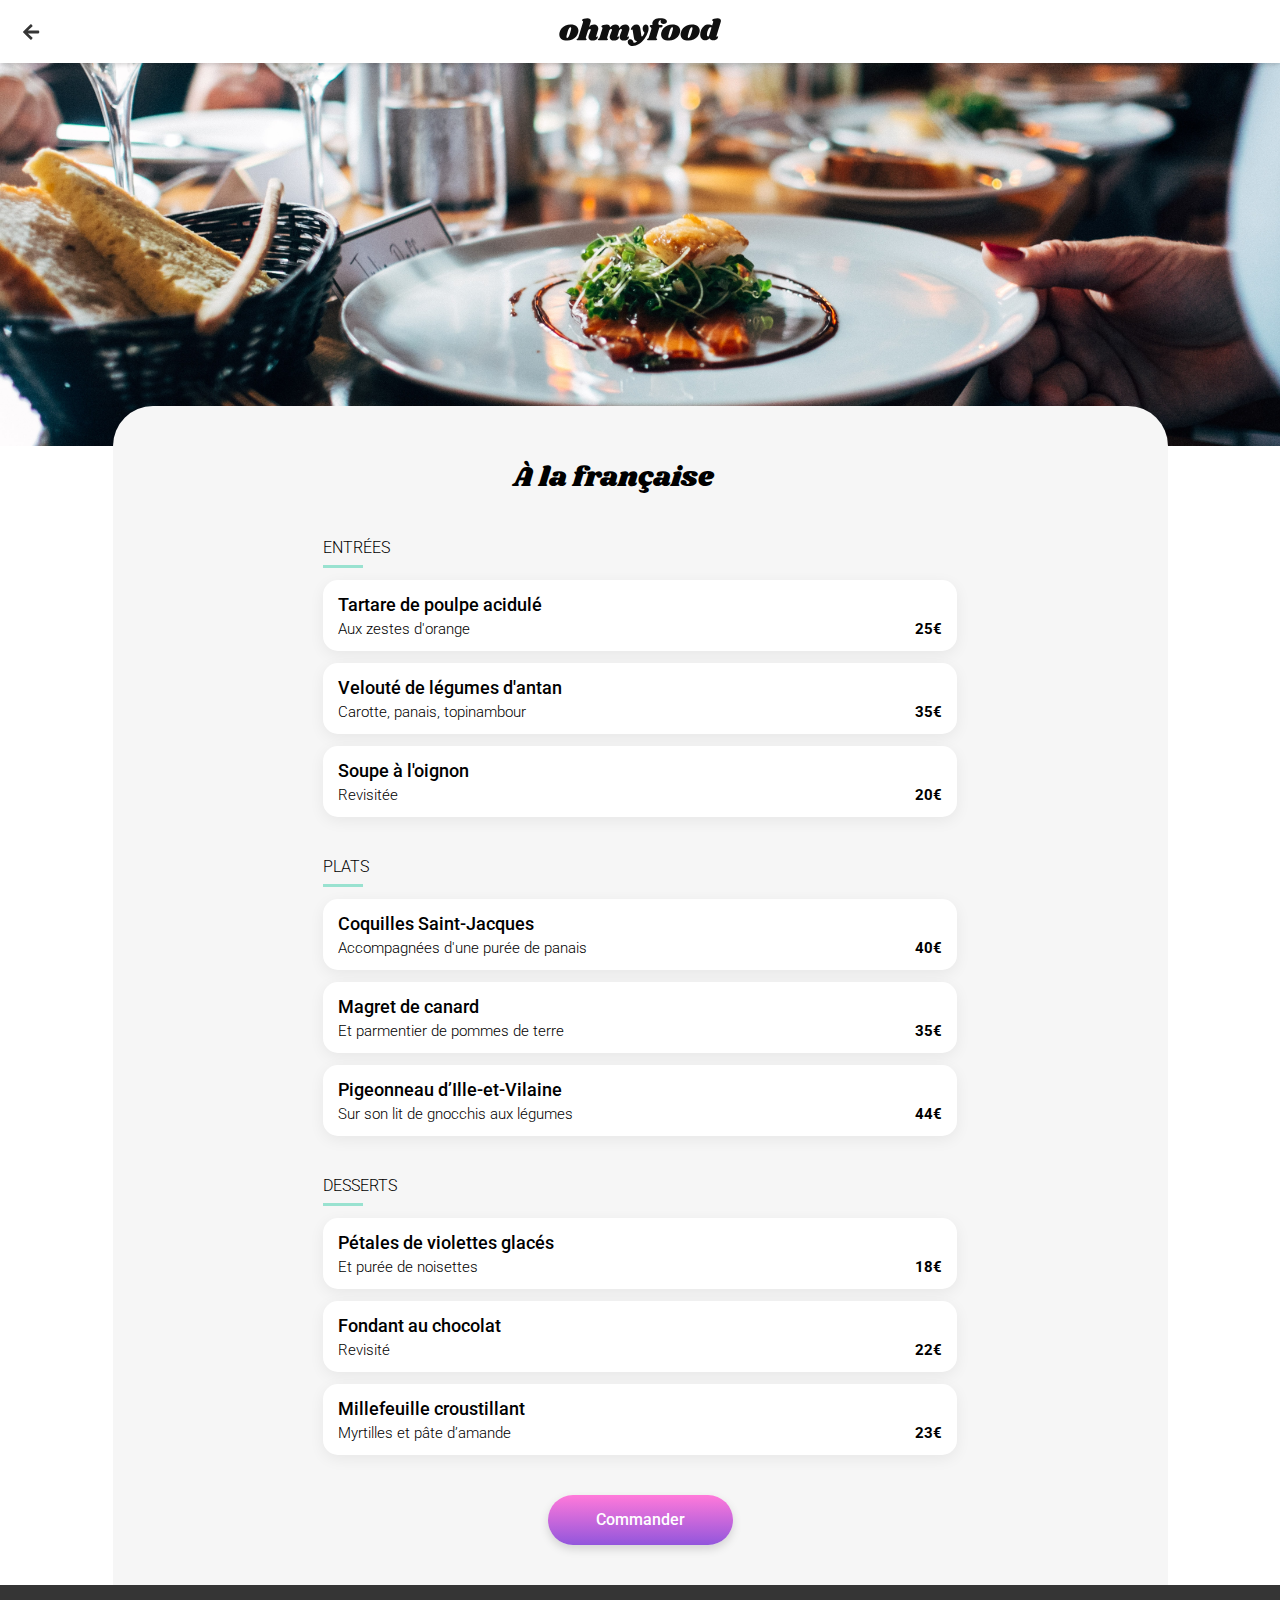
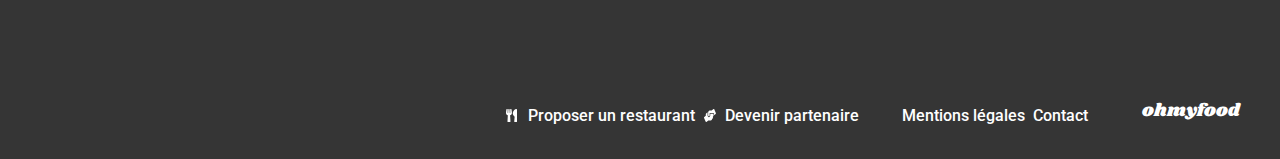
==== restaurants/menu-a-la-francaise.html @ 55ab9c28 "add responsive & css modifications" ====
<!DOCTYPE html>
<html lang="fr">
<head>
    <meta charset="UTF-8">
    <meta name="viewport" content="width=device-width, initial-scale=1.0">
    <title>Menu - À la française</title>
    <link rel="stylesheet" href="../assets/style.css">
    <link rel="stylesheet" href="https://cdnjs.cloudflare.com/ajax/libs/font-awesome/6.5.2/css/all.min.css" integrity="sha512-SnH5WK+bZxgPHs44uWIX+LLJAJ9/2PkPKZ5QiAj6Ta86w+fsb2TkcmfRyVX3pBnMFcV7oQPJkl9QevSCWr3W6A==" crossorigin="anonymous" referrerpolicy="no-referrer" />
</head>
<body>
    <header class="header">
        <a href="../index.html">
            <img class="header__left-arrow" src="../assets/images/icon/left-arrow.svg" alt="flèche de retour indique vers la gauche">
        </a>
        <img class="header__logo" src="../assets/images/logo/ohmyfood@2x.svg" alt="logo du site Oh my food">
    </header>

    <!--Restaurant page main content-->
    <main class="main-container">

        <!--Image présentation du restaurant-->
        <section class="restaurant-hero-banner">
            <img src="../assets/images/restaurants/jay-wennington.jpg" alt="photographie d'une assiette d'un menu du restaurant La palette du goût">
        </section>

        <div class="restaurant-menu-page-and-order-wrapper">
            <section class="restaurant-menu-page">
                <div class="restaurant-menu-page__title-wrapper">
                    <!--Titre du restaurant-->
                    <h1 class="restaurant-menu-page__title">À la française</h1>
                    <div class="restaurant-menu-page__heart-icon">
                        <i class="fa-regular fa-heart" style="color: #000000;"></i>                    
                    </div>
                </div>
                <!--Menu du restaurant-->
                <div class="plate-type">
                    <!--starter selection-->
                    <h2 class="plate-type__name">ENTRÉES</h2>
                    <ul class="plate-list">
                        <li class="plate-card">
                            <a href="#">
                                <div class="plate-card-menu">
                                    <h3 class="plate-card-menu__title">Tartare de poulpe acidulé</h3>
                                    <h4 class="plate-card-menu__details">Aux zestes d'orange</h4>
                                </div>
                                <div class="plate-card-price">
                                    <p>25€</p>
                                </div>
                            </a>
                        </li>
                        <li class="plate-card">
                            <a href="#">
                                <div class="plate-card-menu">
                                    <h3 class="plate-card-menu__title">Velouté de légumes d'antan</h3>
                                    <h4 class="plate-card-menu__details">Carotte, panais, topinambour</h4>
                                </div>
                                <div class="plate-card-price">
                                    <p>35€</p>
                                </div>
                            </a>
                        </li>
                        <li class="plate-card">
                            <a href="#">
                                <div class="plate-card-menu">
                                    <h3 class="plate-card-menu__title">Soupe à l'oignon</h3>
                                    <h4 class="plate-card-menu__details">Revisitée</h4>
                                </div>
                                <div class="plate-card-price">
                                    <p>20€</p>
                                </div>
                            </a>
                        </li>
                    </ul>
                    <!--Main meal selection-->
                    <h2 class="plate-type__name">PLATS</h2>
                    <ul class="plate-list">
                        <li class="plate-card">
                            <a href="#">
                                <div class="plate-card-menu">
                                    <h3 class="plate-card-menu__title">Coquilles Saint-Jacques</h3>
                                    <h4 class="plate-card-menu__details">Accompagnées d'une purée de panais</h4>
                                </div>
                                <div class="plate-card-price">
                                    <p>40€</p>
                                </div>
                            </a>
                        </li>
                        <li class="plate-card">
                            <a href="#">
                                <div class="plate-card-menu">
                                    <h3 class="plate-card-menu__title">Magret de canard</h3>
                                    <h4 class="plate-card-menu__details">Et parmentier de pommes de terre</h4>
                                </div>
                                <div class="plate-card-price">
                                    <p>35€</p>
                                </div>
                            </a>
                        </li>
                        <li class="plate-card">
                            <a href="#">
                                <div class="plate-card-menu">
                                    <h3 class="plate-card-menu__title">Pigeonneau d’Ille-et-Vilaine</h3>
                                    <h4 class="plate-card-menu__details">Sur son lit de gnocchis aux légumes</h4>
                                </div>
                                <div class="plate-card-price">
                                    <p>44€</p>
                                </div>
                            </a>
                        </li>
                    </ul>
                    <!--Dessert selection-->
                    <h2 class="plate-type__name">DESSERTS</h2>
                    <ul class="plate-list">
                        <li class="plate-card">
                            <a href="#">
                                <div class="plate-card-menu">
                                    <h3 class="plate-card-menu__title">Pétales de violettes glacés</h3>
                                    <h4 class="plate-card-menu__details">Et purée de noisettes</h4>
                                </div>
                                <div class="plate-card-price">
                                    <p>18€</p>
                                </div>
                            </a>
                        </li>
                        <li class="plate-card">
                            <a href="#">
                                <div class="plate-card-menu">
                                    <h3 class="plate-card-menu__title">Fondant au chocolat</h3>
                                    <h4 class="plate-card-menu__details">Revisité</h4>
                                </div>
                                <div class="plate-card-price">
                                    <p>22€</p>
                                </div>
                            </a>
                        </li>
                        <li class="plate-card">
                            <a href="#">
                                <div class="plate-card-menu">
                                    <h3 class="plate-card-menu__title">Millefeuille croustillant</h3>
                                    <h4 class="plate-card-menu__details">Myrtilles et pâte d’amande</h4>
                                </div>
                                <div class="plate-card-price">
                                    <p>23€</p>
                                </div>
                            </a>
                        </li>
                    </ul> 
                </div>
            </section>
            <section>
                <div class="restaurant-order">
                    <a href="#" class="restaurant-order__button">Commander</a>
                </div>
            </section>
        </div>
    </main>

    <footer class="footer">
        <h4 class="footer__title">ohmyfood</h4>
        <ul>
            <li class="footer__list-1">
                <img src="../assets/images/icon/fork-icon.svg" alt="icon qui représente une fourchette">
                <p>Proposer un restaurant</p>
            </li>
            <li class="footer__list-2">
                <img src="../assets/images/icon/handshake-icon.svg" alt="icon poignée de mains">
                <p>Devenir partenaire</p>
            </li>
            <li>Mentions légales</li>
            <li>Contact</li>
        </ul>
    </footer>
</body>
</html>
---- assets/style.css ----
@import url("https://fonts.googleapis.com/css2?family=Roboto:wght@300;400;500;700&family=Shrikhand&display=swap");
* {
  margin: 0;
  padding: 0;
}

ul, li {
  list-style: none;
}

a {
  text-decoration: none;
}

:root {
  /* colors */
  --purple: #9356DC;
  --pink: #FF79DA;
  --dark-blue: #003A68;
  --light-blue: #89C8FA;
  --dark-green: #008766;
  --light-green: #99E2D0;
  --dark-grey: #EAEAEA;
  --light-grey: #F6F6F6;
  --white: #FFFFFF;
  --dark: #353535;
  --black: #000000;
}

:root {
  /* font-family */
  --body-font: "Roboto";
  --section-title-font: "Roboto";
  --button-font: "Roboto";
  --header-font: "Shrikhand";
  --menu-title-font: "Shrikhand";
  --footer-title-font: "Shrikhand";
  /* font-weight */
  --body-font-weight: 300;
  --title-font-weight: 700;
  --plate-title-font-weight: 500;
  --button-font-weight: 500;
  --header-font-weight: 400;
  --menu-title-font-weight: 400;
  --footer-title-font-weight: 400;
  --footer-font-weight: 500;
  /* font-size */
  --header-title-font-size: 30px;
  --menu-title-font-size: 28px;
  --section-title-font-size: 24px;
  --body-highlight-font-size: 18px;
  --details-font-size: 17px;
  --body-font-size: 16px;
  --details-font-size: 15px;
}

body {
  background-color: var(--white);
}

/* header */
.header {
  display: flex;
  align-items: center;
  justify-content: center;
  width: 100%;
  height: 63px;
  box-shadow: 0 2px 4px rgba(0, 0, 0, 0.1490196078);
  position: relative;
  z-index: 2;
}
.header__left-arrow {
  position: absolute;
  padding: 7px;
  left: 16px;
  top: 17px;
  width: 17.2px;
  height: 16px;
  color: black;
}
.header__left-arrow--hidden {
  display: none;
}
.header__logo {
  width: 162px;
  height: 44px;
}

/* header old version 

.header {
    display: flex;
    justify-content: center;
    align-items: center;
    height: 3.94rem;
    box-shadow: 0 2px 4px #00000026;
    position: relative;
    z-index: 2;
    &__logo {
        width: 10.125rem;
        height: 2.75rem;
    }
}

*/
/* location */
.location {
  height: 3.125rem;
  display: flex;
  justify-content: center;
  align-items: center;
  gap: 1.06rem;
  background-color: var(--dark-grey);
  box-shadow: 0 4px 4px rgba(0, 0, 0, 0.1450980392);
  position: relative;
  z-index: 1;
}
.location__logo {
  width: 0.75rem;
  height: 1rem;
}
.location__text {
  font-family: var(--body-font);
  font-weight: var(--button-font-weight);
  font-size: var(--body-font-size);
}

/* discover menu */
.discover {
  background-color: var(--light-grey);
  padding: 39px 0 57px 0;
  position: relative;
  z-index: 0;
}
.discover__title {
  height: 4.25rem;
  font-family: var(--section-title-font);
  font-weight: var(--title-font-weight);
  font-size: var(--section-title-font-size);
  text-align: center;
  padding: 0 3.13rem;
}
.discover__text {
  height: 2.88rem;
  text-align: center;
  font-family: var(--body-font);
  font-weight: var(--body-font-weight);
  font-size: var(--body-highlight-font-size);
  padding: 0 1.88rem 1.88rem 1.88rem;
}
.discover a {
  text-decoration: none;
  text-align: center;
}
.discover div {
  display: flex;
  align-items: center;
  justify-content: center;
}
.discover__button {
  line-height: 1.5rem;
  padding: 0.81rem 1.4rem;
  background: linear-gradient(0deg, var(--purple) 1%, var(--pink) 99%);
  color: var(--white);
  font-family: var(--button-font);
  font-weight: var(--button-font-weight);
  font-size: var(--body-font-size);
  text-decoration: none;
  text-align: center;
  border-radius: 1.56rem;
  box-shadow: 0 4px 10px rgba(0, 0, 0, 0.1450980392);
  border: none;
}

/* Order process */
.process {
  background-color: var(--white);
  padding: 50px 20px 40px 20px;
}

.process__title {
  font-family: var(--section-title-font);
  font-weight: var(--title-font-weight);
  font-size: var(--section-title-font-size);
}

.process__list {
  display: flex;
  flex-direction: column;
  padding: 25px 0;
  list-style-type: none;
  gap: 25px;
}
.process__list li {
  display: flex;
  flex-direction: row;
  align-items: center;
  gap: 25px;
  background-color: var(--light-grey);
  box-shadow: 0 4px 15px rgba(0, 0, 0, 0.0823529412);
  border-radius: 20px;
  padding: 28px 0;
  margin-left: 12px;
  font-family: var(--body-font);
  font-weight: var(--button-font-weight);
  font-size: var(--body-font-size);
}
.process__list li span {
  display: flex;
  align-items: center;
  justify-content: center;
  border-radius: 50%;
  margin-left: -12px;
  color: var(--white);
  background-color: var(--purple);
  width: 24px;
  height: 24px;
  font-size: 14px;
}

/* restaurants list */
.restaurants {
  padding: 55px 18px 65px;
  background-color: var(--light-grey);
}
.restaurants__cards {
  display: flex;
  flex-direction: column;
  padding-top: 26px;
  gap: 18px;
}
.restaurants__title {
  font-family: var(--section-title-font);
  font-weight: var(--title-font-weight);
  font-size: var(--section-title-font-size);
}

a {
  text-decoration: none;
}

.card {
  height: 250px;
  border-radius: 15px;
  background-color: var(--white);
  position: relative;
}
.card__new {
  z-index: 1;
  position: absolute;
  right: 15px;
  top: 18px;
  display: flex;
  align-items: center;
  justify-content: center;
  color: #008766;
  font-size: 14px;
  font-weight: var(--button-font-weight);
  font-family: var(--body-font);
  text-decoration: none;
  background-color: #99E2D0;
  width: 80px;
  height: 29px;
  border-radius: 2px;
  box-shadow: 0 2px 4px rgba(0, 0, 0, 0.0823529412);
}

.card img {
  position: relative;
  object-fit: cover;
  height: 175px;
  width: 100%;
  border-radius: 15px 15px 0 0;
}

.card-content {
  display: flex;
  flex-direction: row;
  justify-content: space-between;
  align-items: center;
  height: 67px;
  padding: 0 25px 0 15px;
}
.card-content__text {
  display: flex;
  flex-direction: column;
  gap: 5px;
}
.card-content__text--title {
  font-family: var(--body-font);
  font-weight: var(--title-font-weight);
  font-size: var(--body-highlight-font-size);
  color: black;
}
.card-content__text--subtitle {
  font-family: var(--body-font);
  font-weight: var(--body-font-weight);
  font-size: var(--details-font-size);
  color: black;
}
.card-content__heart {
  width: 22px;
  height: 21px;
  color: black;
}

/* footer */
.footer {
  background-color: var(--dark);
  padding: 22px 0 19px 25px;
  color: var(--white);
}
.footer__title {
  font-family: var(--footer-title-font);
  font-weight: var(--footer-title-font-weight);
  font-size: var(--body-highlight-font-size);
  color: var(--white);
  padding: 0 0 16px 0;
}
.footer__list-1 {
  display: flex;
  gap: 11px;
  align-items: center;
}
.footer__list-1 img {
  width: 11px;
  height: 13px;
}
.footer__list-2 {
  display: flex;
  gap: 9px;
  align-items: center;
}
.footer__list-2 img {
  width: 12px;
  height: 13px;
}

.footer ul li {
  list-style-type: none;
  font-family: var(--body-font);
  font-weight: var(--footer-font-weight);
  font-size: var(--body-font-size);
  line-height: 19px;
  padding: 4px;
}

/* Restaurant page */
.main-container {
  background-color: var(--white);
}

.restaurant-hero-banner {
  position: relative;
  z-index: 0;
}
.restaurant-hero-banner img {
  object-fit: cover;
  width: 100%;
  vertical-align: top;
  max-height: 383px;
}

.restaurant-menu-page {
  background-color: var(--light-grey);
  border-radius: 40px 40px 0 0;
  padding-top: 32px;
  position: relative;
  z-index: 1;
  margin-top: -40px;
}
.restaurant-menu-page__title-wrapper {
  display: flex;
  align-items: center;
  justify-content: center;
  margin: 0 auto;
  gap: 30px;
}
.restaurant-menu-page__title {
  font-family: var(--menu-title-font);
  font-weight: var(--menu-title-font-weight);
  font-size: var(--menu-title-font-size);
}
.restaurant-menu-page__heart-icon {
  padding-right: 24px;
}

.plate-type {
  padding: 0 13px;
  max-width: 634px;
  margin: auto;
}
.plate-type__name {
  font-family: var(--section-title-font);
  font-weight: var(--body-font-weight);
  font-size: var(--body-font-size);
  height: 27px;
  margin-bottom: 12px;
  padding-top: 40px;
  border-bottom: 3px solid var(--light-green);
  width: 40px;
}

.plate-card {
  background-color: var(--white);
  padding: 13.5px 15px;
  border-radius: 15px;
  box-shadow: 0 4.01px 15.04px 0 rgba(0, 0, 0, 0.062745098);
  margin-top: 12px;
}
.plate-card a {
  display: flex;
  flex-direction: row;
  justify-content: space-between;
  color: var(--black);
}

.plate-card-menu__title {
  font-family: var(--body-font);
  font-weight: var(--plate-title-font-weight);
  font-size: var(--body-highlight-font-size);
  line-height: 21px;
  margin-bottom: 5px;
}
.plate-card-menu__details {
  font-family: var(--body-font);
  font-weight: var(--body-font-weight);
  font-size: var(--details-font-size);
  line-height: 18px;
}

.plate-card-price {
  font-family: var(--body-font);
  font-weight: var(--title-font-weight);
  font-size: var(--details-font-size);
  display: flex;
  align-items: end;
}

.restaurant-order {
  display: flex;
  align-items: center;
  justify-content: center;
  padding: 40px;
  background-color: var(--light-grey);
}
.restaurant-order__button {
  line-height: 1.5rem;
  padding: 0.81rem 1.4rem;
  background: linear-gradient(0deg, var(--purple) 1%, var(--pink) 99%);
  color: var(--white);
  font-family: var(--button-font);
  font-weight: var(--button-font-weight);
  font-size: var(--body-font-size);
  text-decoration: none;
  text-align: center;
  border-radius: 1.56rem;
  box-shadow: 0 4px 10px rgba(0, 0, 0, 0.1450980392);
  border: none;
  padding: 0.81rem 3rem;
}

/* Responsive Design */
@media screen and (min-width: 1024px) {
  main {
    width: 100%;
  }
  .discover {
    padding: 30px 0;
  }
  .process {
    width: 1080px;
    margin: 0 auto;
    max-width: 95%;
  }
  .process__list {
    display: flex;
    flex-direction: row;
    gap: 36px;
    margin-left: 12px;
  }
  .process li {
    width: 335px;
    margin: auto;
  }
  .restaurants-wrapper {
    width: 1080px;
    margin: 0 auto;
    max-width: 95%;
  }
  .restaurants {
    padding-right: 0;
    padding-left: 0;
  }
  .restaurants__cards {
    flex-direction: row;
    flex-wrap: wrap;
    justify-content: space-between;
    gap: 50px;
  }
  .card {
    width: 460px;
  }
}
@media screen and (min-width: 1024px) and (min-width: 1080px) {
  .card {
    width: 480px;
  }
}
@media screen and (min-width: 1024px) {
  .footer {
    display: flex;
    flex-direction: row-reverse;
    width: auto;
    height: 114px;
    padding: 30px 40px;
  }
  .footer__title {
    display: flex;
    align-items: end;
    padding-bottom: 5px;
  }
  .footer ul {
    display: flex;
    flex-direction: row;
    align-items: end;
    width: 640px;
  }
  .footer__list-1 {
    width: 190px;
  }
  .footer__list-2 {
    width: 190px;
  }
}
/* Responsive Design Restaurant page */
@media screen and (max-width: 374px) {
  .restaurant-menu-page__title-wrapper {
    justify-content: space-between;
  }
  .restaurant-menu-page__title {
    font-size: var(--section-title-font-size);
    padding-left: 20px;
  }
}
@media screen and (min-width: 1024px) {
  .restaurant-menu-page-and-order-wrapper {
    max-width: 1055px;
    margin: auto;
  }
  .restaurant-menu-page {
    padding-top: 51px;
  }
}

/*# sourceMappingURL=style.css.map */
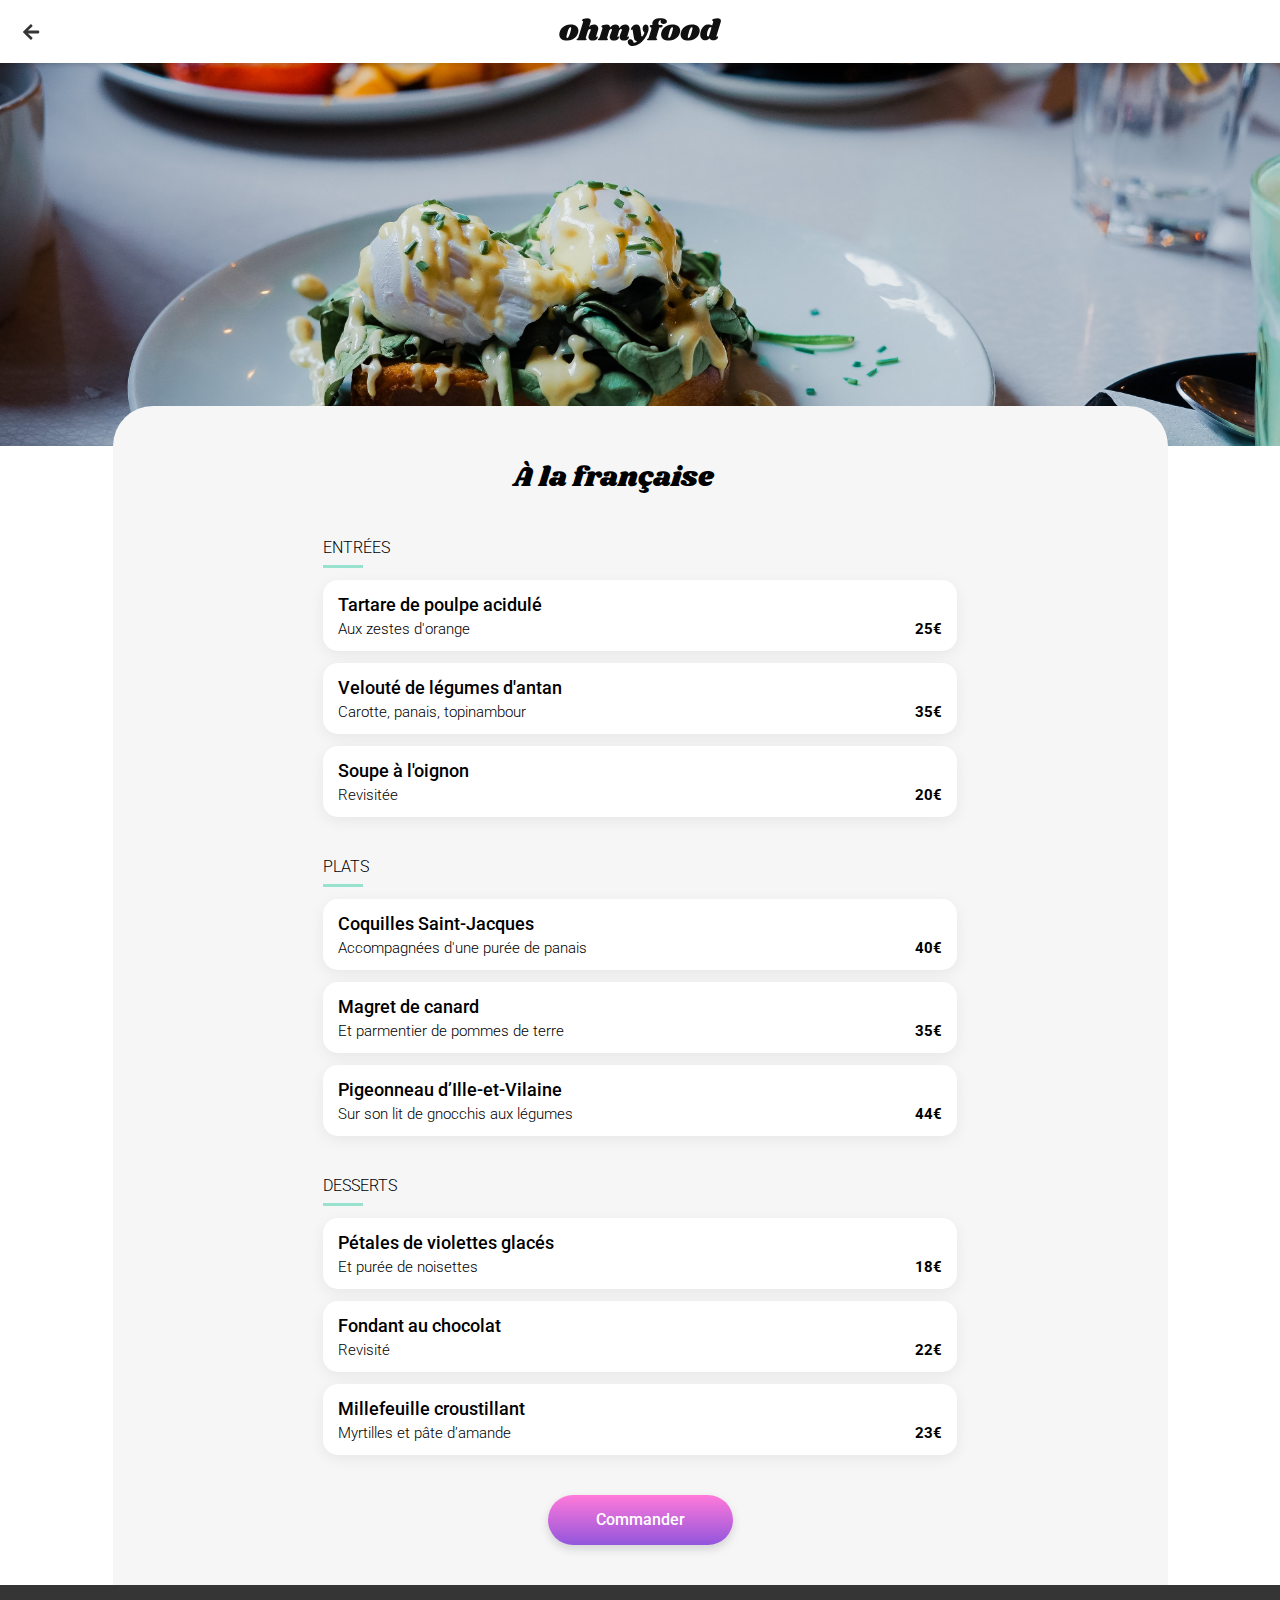
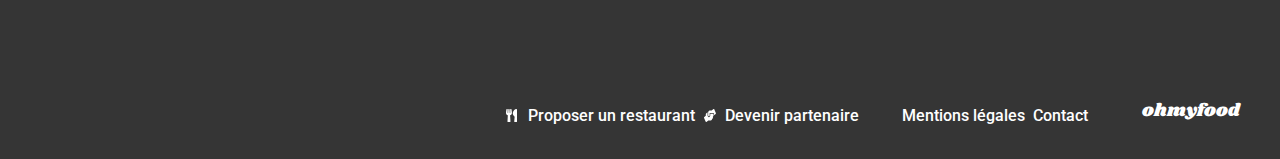
==== commit 3f1d9388: "image modification on restaurant page" ====
--- a/restaurants/menu-a-la-francaise.html
+++ b/restaurants/menu-a-la-francaise.html
@@ -20,7 +20,7 @@
 
         <!--Image présentation du restaurant-->
         <section class="restaurant-hero-banner">
-            <img src="../assets/images/restaurants/jay-wennington.jpg" alt="photographie d'une assiette d'un menu du restaurant La palette du goût">
+            <img src="../assets/images/restaurants/toa-heftiba.jpg" alt="photographie d'une assiette d'un menu du restaurant La palette du goût">
         </section>
 
         <div class="restaurant-menu-page-and-order-wrapper">
--- a/assets/style.css
+++ b/assets/style.css
@@ -358,7 +358,7 @@
   object-fit: cover;
   width: 100%;
   vertical-align: top;
-  max-height: 383px;
+  max-height: 275px;
 }
 
 .restaurant-menu-page {
@@ -544,6 +544,9 @@
   }
 }
 @media screen and (min-width: 1024px) {
+  .restaurant-hero-banner img {
+    max-height: 383px;
+  }
   .restaurant-menu-page-and-order-wrapper {
     max-width: 1055px;
     margin: auto;
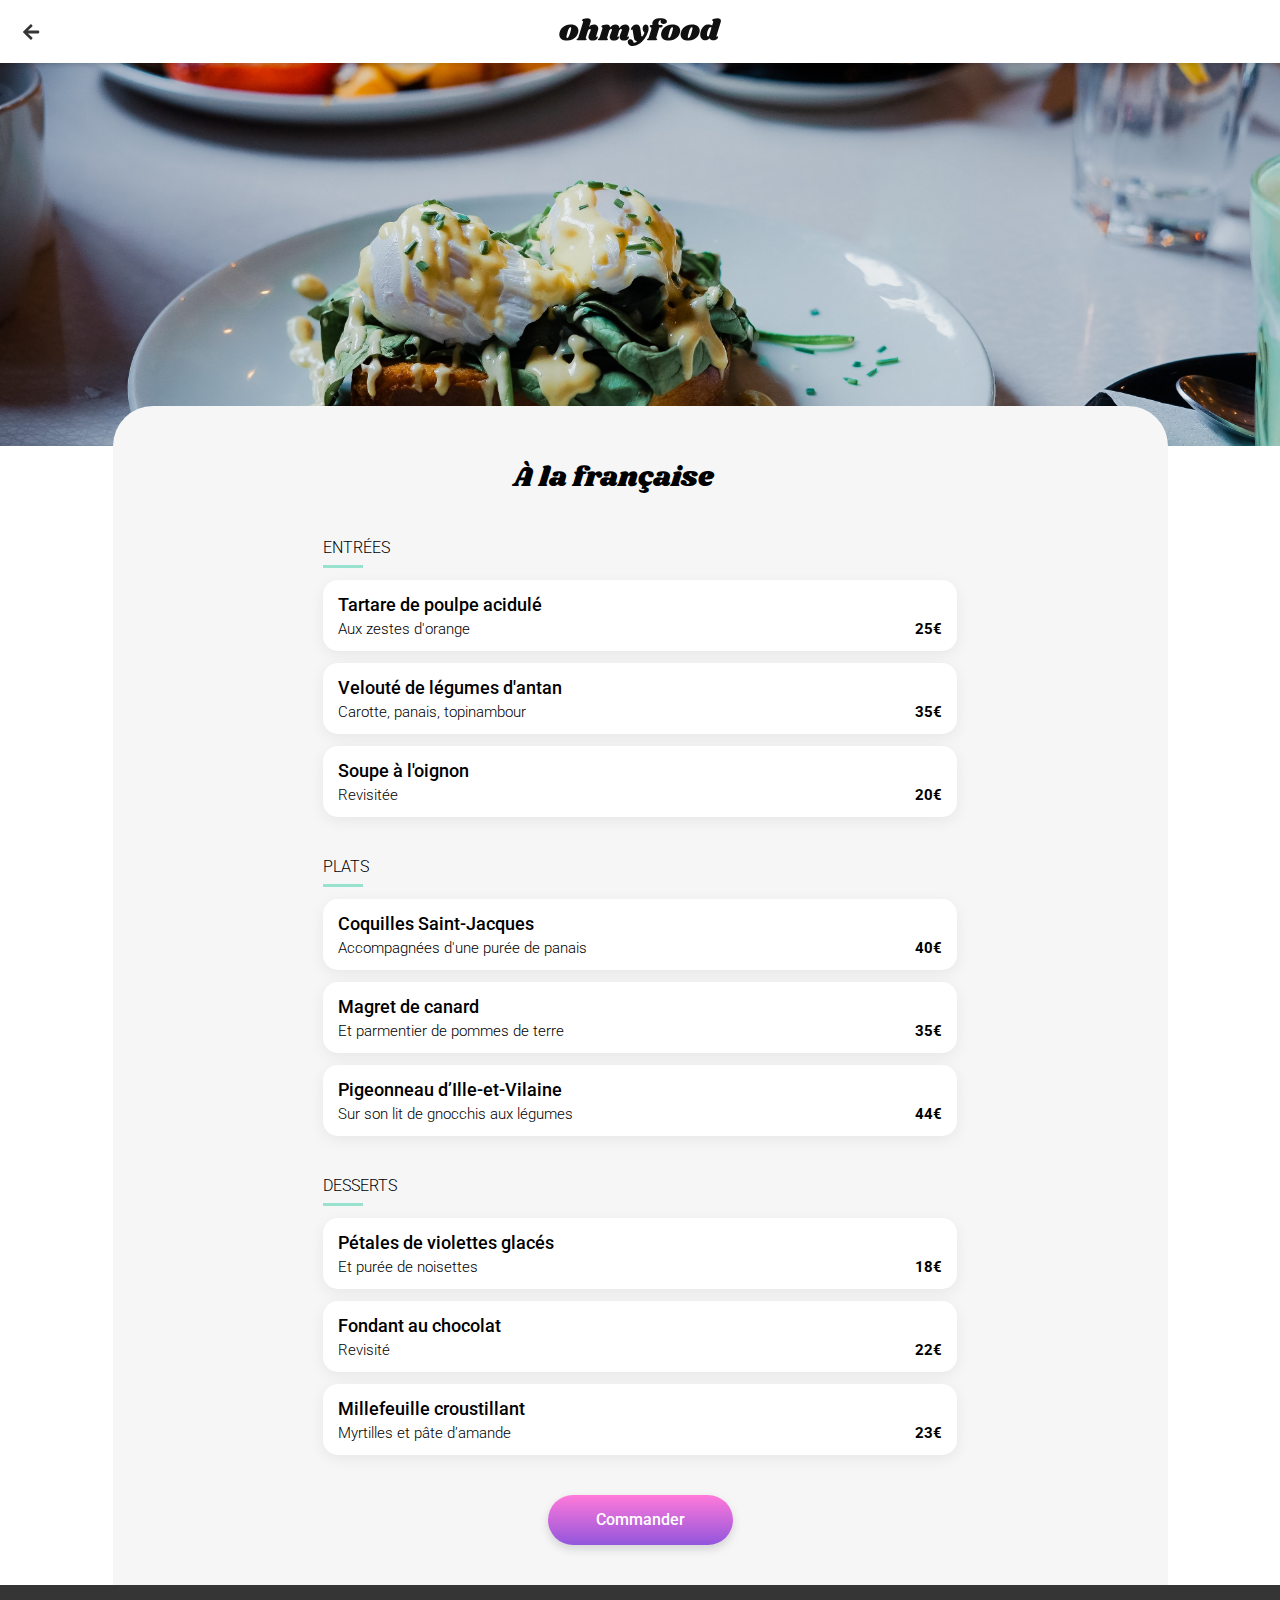
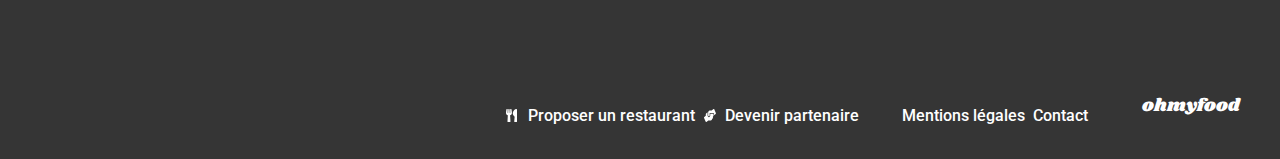
==== commit aaaebdf9: "html update & add link to footer" ====
--- a/restaurants/menu-a-la-francaise.html
+++ b/restaurants/menu-a-la-francaise.html
@@ -29,7 +29,7 @@
                     <!--Titre du restaurant-->
                     <h1 class="restaurant-menu-page__title">À la française</h1>
                     <div class="restaurant-menu-page__heart-icon">
-                        <i class="fa-regular fa-heart" style="color: #000000;"></i>                    
+                        <i class="fa-regular fa-heart card-content__heart"></i>                    
                     </div>
                 </div>
                 <!--Menu du restaurant-->
@@ -156,7 +156,7 @@
     </main>
 
     <footer class="footer">
-        <h4 class="footer__title">ohmyfood</h4>
+        <h4 class="footer__title"><a class="footer__title" href="../index.html">ohmyfood</a></h4>
         <ul>
             <li class="footer__list-1">
                 <img src="../assets/images/icon/fork-icon.svg" alt="icon qui représente une fourchette">
@@ -167,7 +167,7 @@
                 <p>Devenir partenaire</p>
             </li>
             <li>Mentions légales</li>
-            <li>Contact</li>
+            <li><a class="footer__contact-link" href="mailto:contact@ohmyfood.com">Contact</a></li>
         </ul>
     </footer>
 </body>
--- a/assets/style.css
+++ b/assets/style.css
@@ -218,6 +218,13 @@
   font-size: 14px;
 }
 
+/* for media queries 425px to 1023px */
+.process__list--centered {
+  display: flex;
+  flex-direction: row;
+  gap: 25px;
+}
+
 /* restaurants list */
 .restaurants {
   padding: 55px 18px 65px;
@@ -334,6 +341,9 @@
 .footer__list-2 img {
   width: 12px;
   height: 13px;
+}
+.footer__contact-link {
+  color: var(--white);
 }
 
 .footer ul li {
@@ -461,6 +471,20 @@
 }
 
 /* Responsive Design */
+@media screen and (min-width: 425px) and (max-width: 1023px) {
+  .process__list li {
+    gap: 0px;
+  }
+  .process__list--centered {
+    margin: 0 auto;
+  }
+}
+@media screen and (min-width: 580px) and (max-width: 1023px) {
+  .process, .restaurants-wrapper {
+    max-width: 580px;
+    margin: auto;
+  }
+}
 @media screen and (min-width: 1024px) {
   main {
     width: 100%;
@@ -555,5 +579,6 @@
     padding-top: 51px;
   }
 }
+/* loader */
 
 /*# sourceMappingURL=style.css.map */
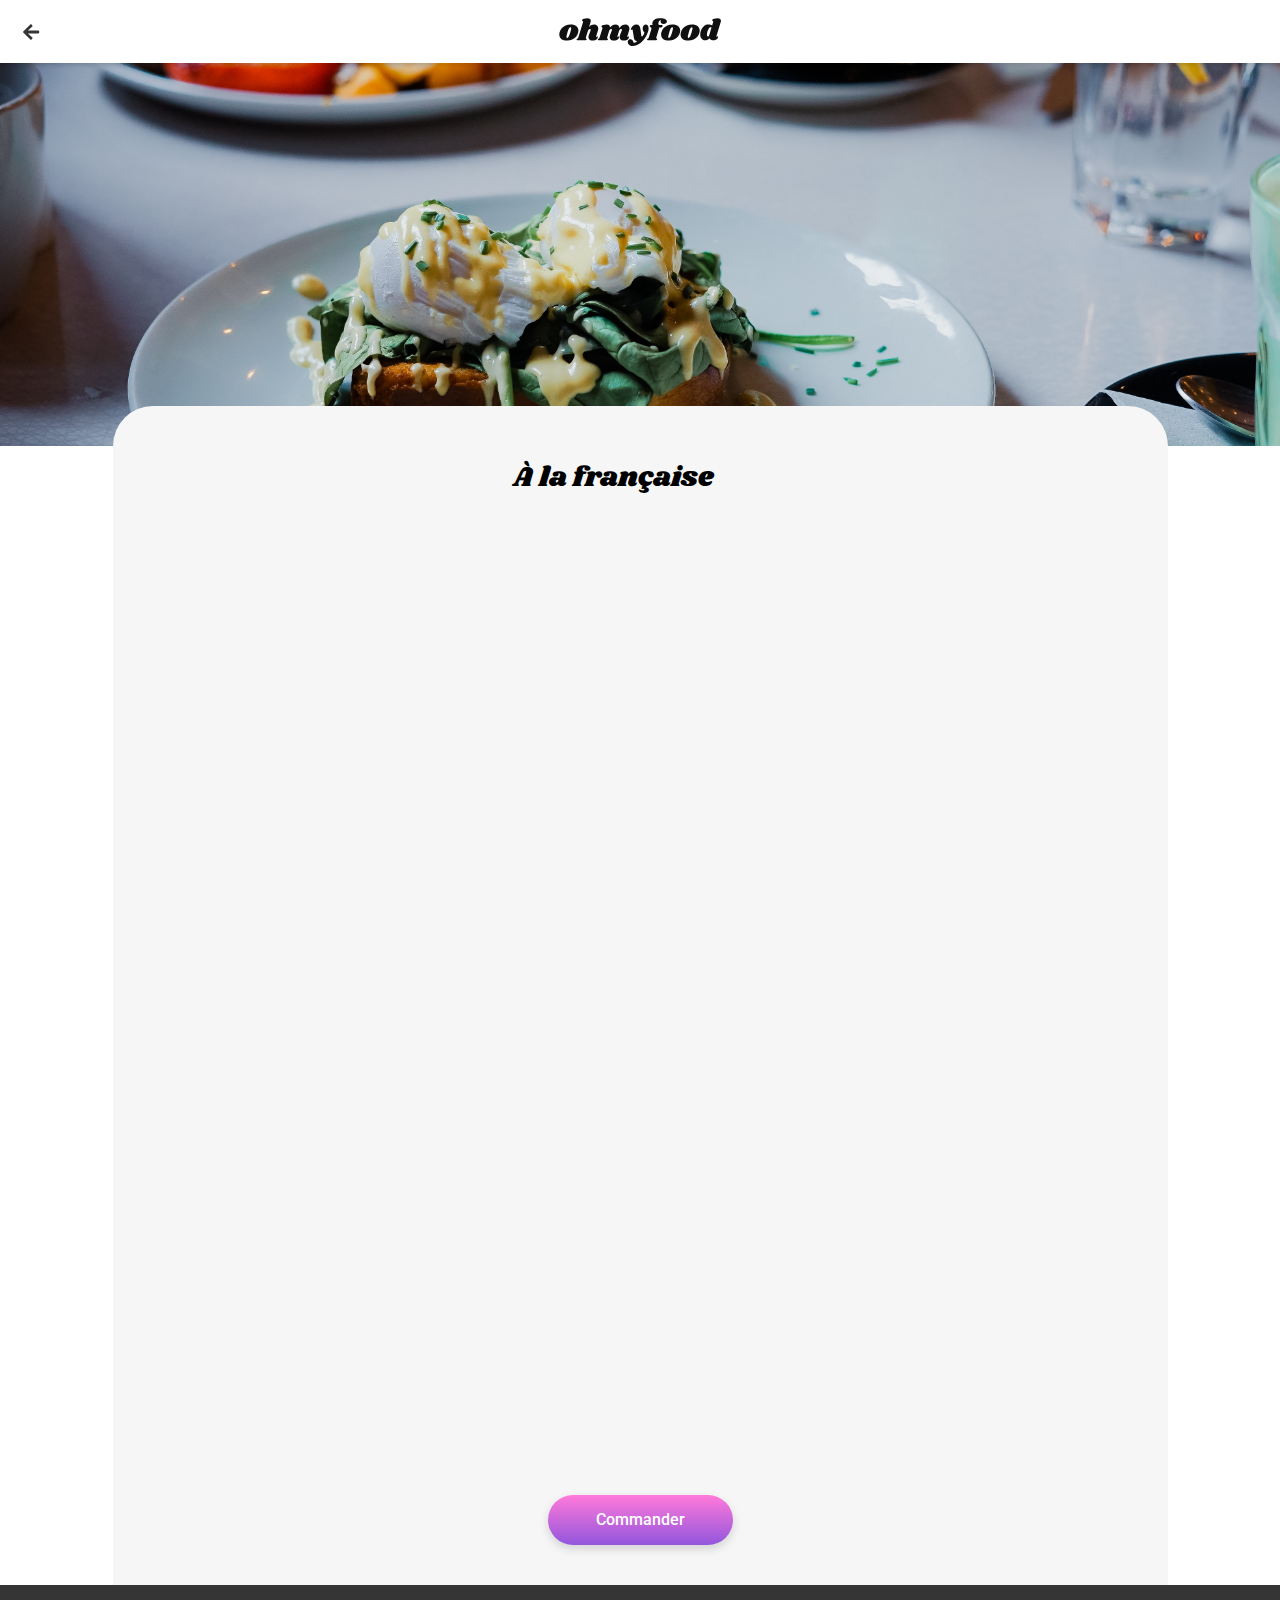
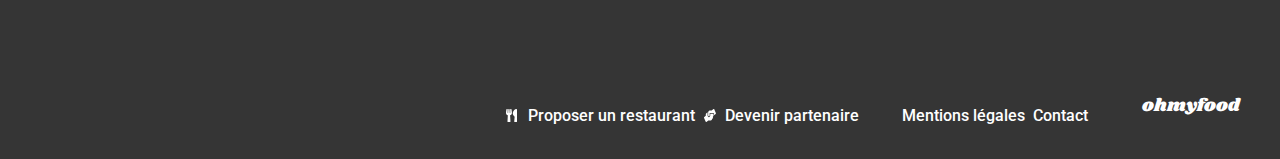
==== commit 552173cb: "adding animations: loader / button / heart / check-slider" ====
--- a/restaurants/menu-a-la-francaise.html
+++ b/restaurants/menu-a-la-francaise.html
@@ -28,8 +28,9 @@
                 <div class="restaurant-menu-page__title-wrapper">
                     <!--Titre du restaurant-->
                     <h1 class="restaurant-menu-page__title">À la française</h1>
-                    <div class="restaurant-menu-page__heart-icon">
-                        <i class="fa-regular fa-heart card-content__heart"></i>                    
+                    <div class="restaurant-menu-page__heart-icon heart-wrapper">
+                        <i class="fa-regular fa-heart heart-wrapper__heart"></i>
+                        <i class="fa-solid fa-heart heart-wrapper__heart heart-wrapper__heart--filled"></i>                
                     </div>
                 </div>
                 <!--Menu du restaurant-->
--- a/assets/style.css
+++ b/assets/style.css
@@ -54,6 +54,109 @@
   --details-font-size: 15px;
 }
 
+/* Variables */
+/* Mixin */
+/* loader animation */
+.loader-container-display {
+  position: fixed;
+  display: flex;
+  justify-content: center;
+  align-items: center;
+  z-index: 3;
+  width: 100%;
+  height: 100%;
+  backdrop-filter: blur(10px) brightness(0.3);
+  animation: fadeOut 2s forwards;
+}
+
+@keyframes fadeOut {
+  0% {
+    opacity: 1;
+    visibility: visible;
+  }
+  99% {
+    opacity: 1;
+    visibility: visible;
+  }
+  100% {
+    opacity: 0;
+    visibility: hidden;
+  }
+}
+.loader-container {
+  position: relative;
+  z-index: 3;
+  backdrop-filter: blur(10px) brightness(0.3);
+  display: flex;
+  justify-content: center;
+  align-items: center;
+  width: 100%;
+  height: 100%;
+}
+
+.dot {
+  width: 30px;
+  height: 30px;
+  border-radius: 50%;
+  margin: 0 10px;
+  animation: loader infinite 0.3s alternate;
+}
+
+@keyframes loader {
+  100% {
+    transform: translateY(-30px);
+  }
+}
+.d1 {
+  background-color: var(--pink);
+}
+
+.d2 {
+  background-color: var(--purple);
+  animation-delay: 0.05s;
+}
+
+.d3 {
+  background-color: var(--light-green);
+  animation-delay: 0.1s;
+}
+
+/* Plate animation */
+@keyframes fadeIn {
+  0% {
+    opacity: 0;
+    transform: translateY(20px);
+  }
+  100% {
+    opacity: 1;
+    transform: translateY(0);
+  }
+}
+.plate-type__name {
+  opacity: 0;
+  animation: fadeIn 1s ease-in-out 0.3s forwards;
+}
+.plate-type .plate-list {
+  opacity: 0;
+  animation: fadeIn 1s ease-in-out 0.8s forwards;
+}
+.plate-type .plate-list li {
+  opacity: 0;
+}
+.plate-type .plate-list li:nth-child(1) {
+  animation: fadeIn 1s ease-in-out 1.3s forwards;
+}
+.plate-type .plate-list li:nth-child(2) {
+  animation: fadeIn 1s ease-in-out 1.8s forwards;
+}
+.plate-type .plate-list li:nth-child(3) {
+  animation: fadeIn 1s ease-in-out 2.3s forwards;
+}
+.plate-type .plate-list li:nth-child(4) {
+  animation: fadeIn 1s ease-in-out 2.8s forwards;
+}
+
+/* Slider */
 body {
   background-color: var(--white);
 }
@@ -170,6 +273,12 @@
   border-radius: 1.56rem;
   box-shadow: 0 4px 10px rgba(0, 0, 0, 0.1450980392);
   border: none;
+  transition: transform 0.4s, box-shadow 0.4s;
+}
+.discover__button:hover {
+  transform: scale(1.1);
+  background: linear-gradient(0deg, #a16be0 1%, #ff93e1 99%);
+  box-shadow: 0 4px 20px rgba(0, 0, 0, 0.4392156863);
 }
 
 /* Order process */
@@ -287,6 +396,13 @@
   align-items: center;
   height: 67px;
   padding: 0 25px 0 15px;
+  /*
+      &__heart {
+          font-size: var(--section-title-font-size);
+          color: black;
+          cursor: pointer;
+      }
+      */
 }
 .card-content__text {
   display: flex;
@@ -305,10 +421,25 @@
   font-size: var(--details-font-size);
   color: black;
 }
-.card-content__heart {
-  width: 22px;
-  height: 21px;
+
+.heart-wrapper__heart {
+  position: absolute;
+  font-size: var(--section-title-font-size);
   color: black;
+  cursor: pointer;
+}
+.heart-wrapper__heart--filled {
+  position: relative;
+  opacity: 0;
+  transition-property: all;
+  transition-duration: 1s;
+}
+.heart-wrapper__heart--filled:hover {
+  opacity: 1;
+  color: transparent;
+  background-image: linear-gradient(0deg, var(--pink), var(--purple));
+  background-clip: text;
+  -webkit-background-clip: text;
 }
 
 /* footer */
@@ -413,38 +544,104 @@
 
 .plate-card {
   background-color: var(--white);
-  padding: 13.5px 15px;
   border-radius: 15px;
   box-shadow: 0 4.01px 15.04px 0 rgba(0, 0, 0, 0.062745098);
   margin-top: 12px;
+  position: relative;
+  overflow: hidden;
 }
 .plate-card a {
   display: flex;
   flex-direction: row;
   justify-content: space-between;
   color: var(--black);
-}
-
+  overflow: hidden;
+}
+.plate-card:hover .plate-card-infos__price {
+  transform: translateX(-70px);
+  transition: transform 0.5s ease;
+}
+.plate-card:hover .plate-card-infos__check {
+  right: 0;
+  opacity: 1;
+  transition: right 0.5s ease;
+}
+.plate-card:hover .plate-card-menu {
+  padding-right: 70px;
+}
+
+.plate-card-menu {
+  padding: 13.5px 15px 13.5px 15px;
+  flex-grow: 1;
+  min-width: 0;
+}
 .plate-card-menu__title {
   font-family: var(--body-font);
   font-weight: var(--plate-title-font-weight);
   font-size: var(--body-highlight-font-size);
   line-height: 21px;
   margin-bottom: 5px;
+  white-space: nowrap;
+  overflow: hidden;
+  text-overflow: ellipsis;
 }
 .plate-card-menu__details {
   font-family: var(--body-font);
   font-weight: var(--body-font-weight);
   font-size: var(--details-font-size);
   line-height: 18px;
-}
-
-.plate-card-price {
+  white-space: nowrap;
+  overflow: hidden;
+  text-overflow: ellipsis;
+}
+
+.plate-card-infos {
+  display: flex;
+  flex-direction: row;
+  position: relative;
+}
+.plate-card-infos__price {
   font-family: var(--body-font);
   font-weight: var(--title-font-weight);
   font-size: var(--details-font-size);
   display: flex;
   align-items: end;
+  padding-right: 15px;
+  padding: 13.5px 15px;
+  transition: transform 0.5s ease;
+}
+.plate-card-infos__check {
+  display: flex;
+  justify-content: center;
+  align-items: center;
+  position: absolute;
+  top: 0;
+  right: -70px;
+  width: 70px;
+  height: 100%;
+  border-radius: 0 15px 15px 0;
+  background-color: var(--light-green);
+  transition: right 0.5s ease;
+  opacity: 0;
+}
+.plate-card-infos__check--icon {
+  color: var(--white);
+}
+.plate-card-infos:hover .plate-card-infos__check {
+  right: 0;
+  opacity: 1;
+}
+.plate-card-infos:hover .plate-card-infos__price {
+  transform: translateX(-70px);
+}
+
+/* smooth transition to original state */
+.plate-card-infos__check {
+  transition: right 0.5s ease, opacity 0.5s ease;
+}
+
+.plate-card-infos__price {
+  transition: transform 0.5s ease;
 }
 
 .restaurant-order {
@@ -467,7 +664,13 @@
   border-radius: 1.56rem;
   box-shadow: 0 4px 10px rgba(0, 0, 0, 0.1450980392);
   border: none;
+  transition: transform 0.4s, box-shadow 0.4s;
   padding: 0.81rem 3rem;
+}
+.restaurant-order__button:hover {
+  transform: scale(1.1);
+  background: linear-gradient(0deg, #a16be0 1%, #ff93e1 99%);
+  box-shadow: 0 4px 20px rgba(0, 0, 0, 0.4392156863);
 }
 
 /* Responsive Design */
@@ -579,6 +782,5 @@
     padding-top: 51px;
   }
 }
-/* loader */
 
 /*# sourceMappingURL=style.css.map */
